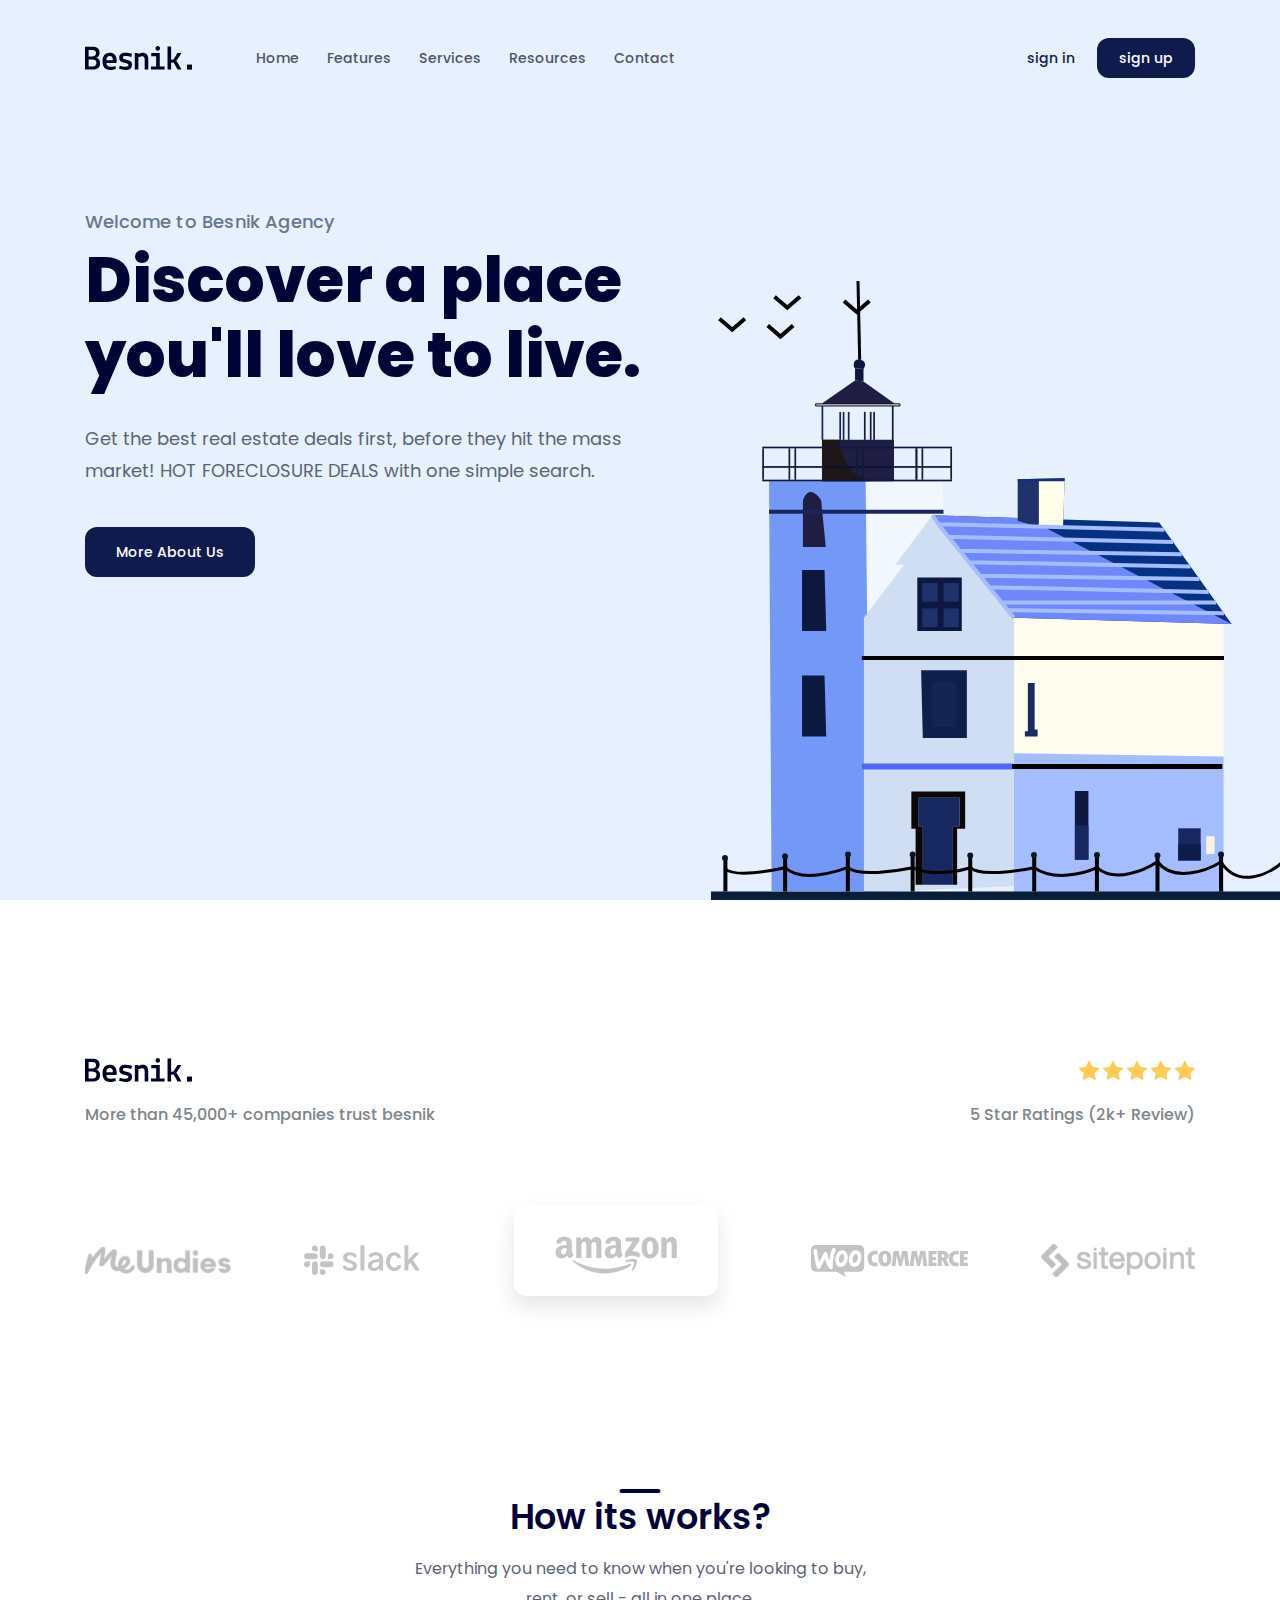
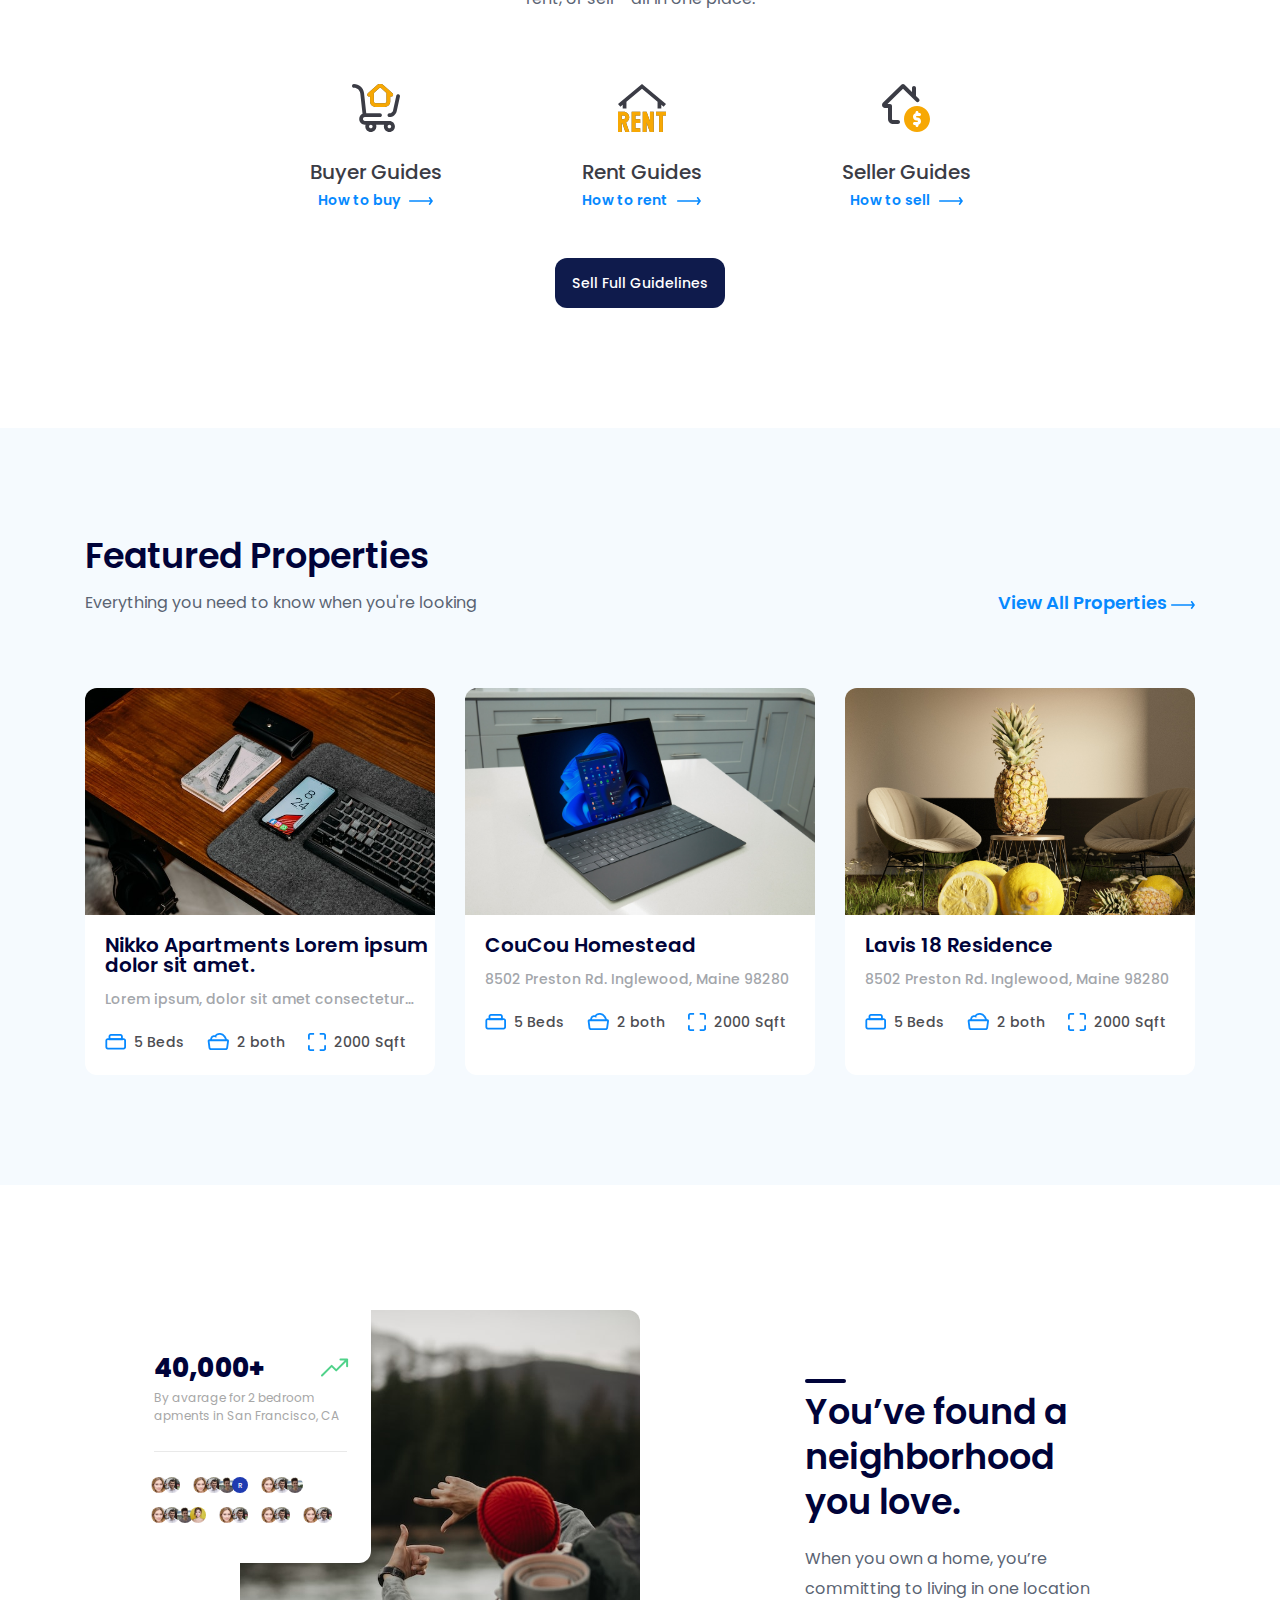
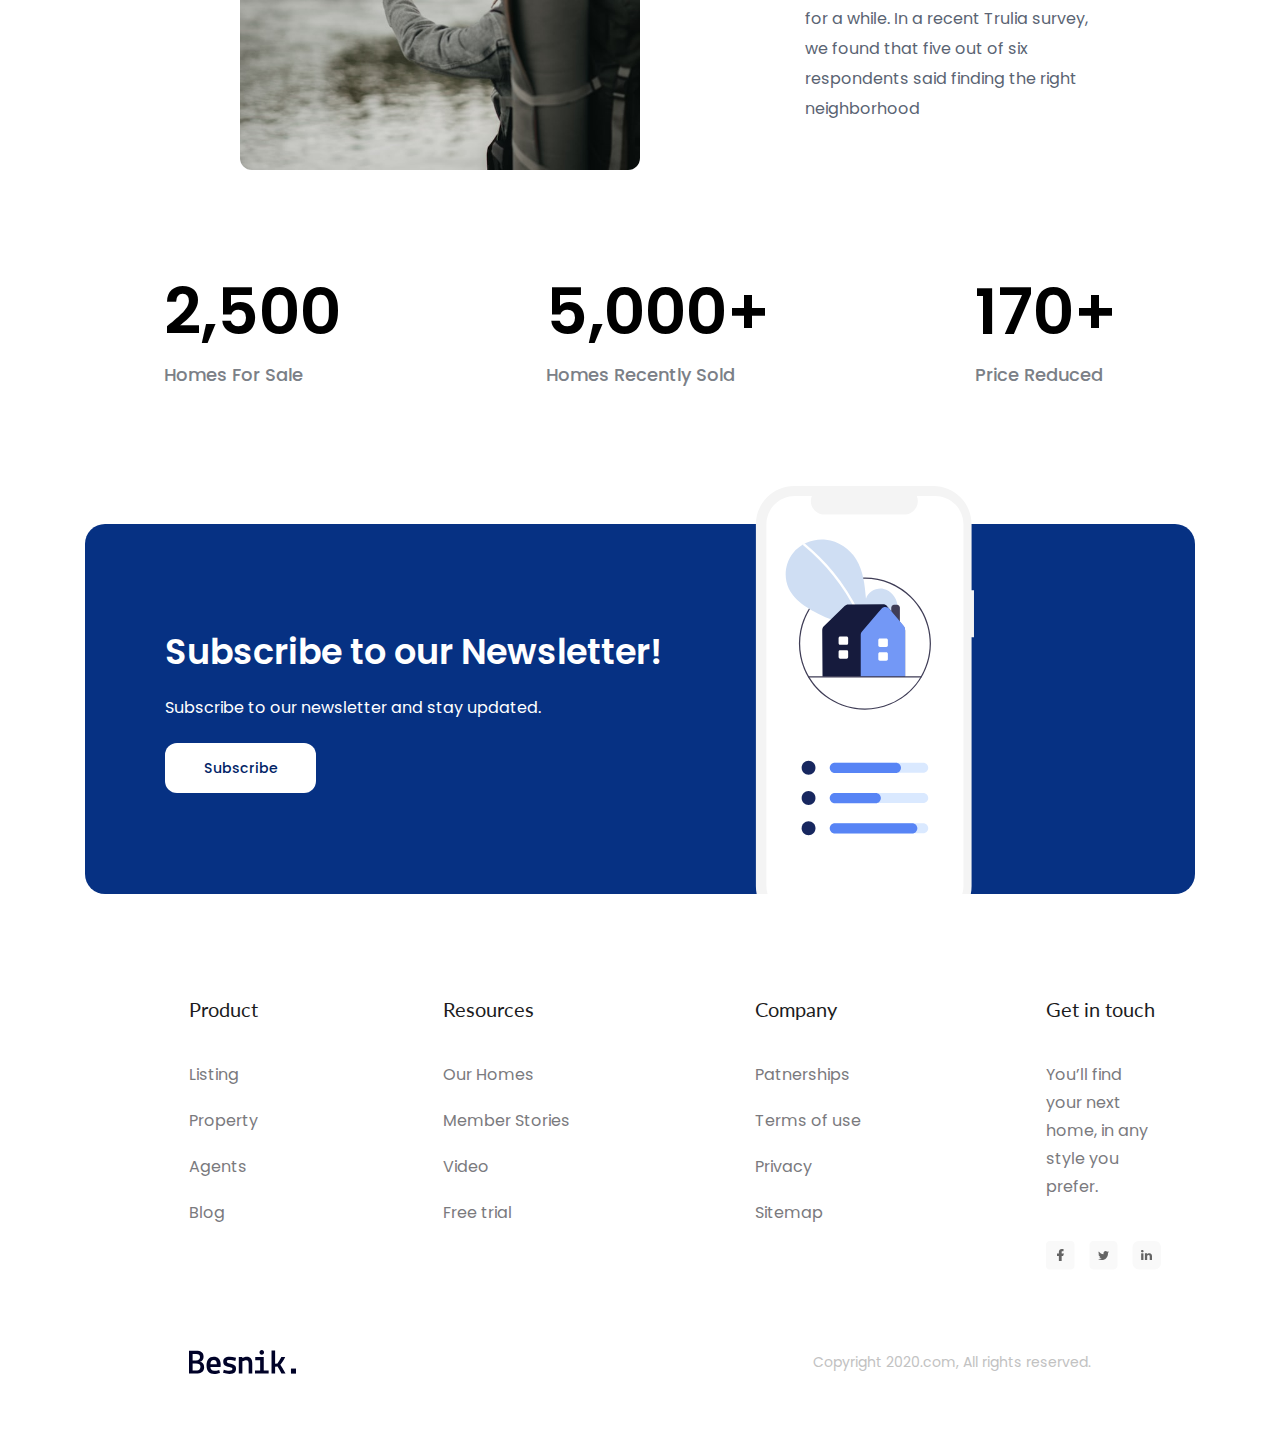
==== index.html @ 1ec03930 "first commit" ====
<!DOCTYPE html>
<html lang="en">
    <head>
        <meta charset="UTF-8" />
        <meta name="viewport" content="width=device-width, initial-scale=1.0" />
        <title>project 1</title>
        <link rel="stylesheet" href="./assets/css/reset.css" />
        <link rel="stylesheet" href="./assets/css/style.css" />
        <link rel="stylesheet" href="./assets/fonts/stylesheet.css" />
        <link rel="preconnect" href="https://fonts.googleapis.com" />
        <link rel="preconnect" href="https://fonts.gstatic.com" crossorigin />
        <link
            href="https://fonts.googleapis.com/css2?family=Lato:wght@700&display=swap"
            rel="stylesheet"
        />
    </head>
    <body>
        <main>
            <!-- header -->
            <header class="header">
                <div class="content">
                    <!-- navbar -->
                    <nav class="navbar">
                        <!-- img -->
                        <img src="./assets/img/Logo.svg" alt="besnik." />
                        <!-- navigation -->
                        <ul>
                            <li><a href="#!">Home</a></li>
                            <li><a href="#!">Features</a></li>
                            <li><a href="#!">Services</a></li>
                            <li><a href="#!">Resources</a></li>
                            <li><a href="#!">Contact</a></li>
                        </ul>
                        <!-- actions -->
                        <div class="actions">
                            <a href="#!" class="actions-link">sign in</a>
                            <a href="#!" class="actions-btn btn">sign up</a>
                        </div>
                    </nav>

                    <!-- hero -->
                    <div class="hero">
                        <div class="info">
                            <p class="sub-title">Welcome to Besnik Agency</p>
                            <h1 class="title">
                                Discover a place you'll love to live.
                            </h1>
                            <p class="desc">
                                Get the best real estate deals first, before
                                they hit the mass market! HOT FORECLOSURE DEALS
                                with one simple search.
                            </p>
                            <a href="" class="btn hero-cta">More About Us</a>
                        </div>

                        <img
                            src="./assets/img/hero-img.svg"
                            alt="Discover a place you'll love to live."
                            class="hero-img"
                        />
                    </div>
                </div>
            </header>

            <!-- client -->
            <div class="client">
                <div class="content">
                    <div class="row">
                        <img src="./assets/img/Logo.svg" alt="" />
                        <img src="./assets/img/star.svg" alt="" />
                    </div>

                    <div class="row row-desc">
                        <p>More than 45,000+ companies trust besnik</p>
                        <p>5 Star Ratings (2k+ Review)</p>
                    </div>

                    <div class="img-client">
                        <img src="./assets/img/client-1.svg" alt="" />
                        <img src="./assets/img/client-2.svg" alt="" />
                        <img src="./assets/img/client-3.svg" alt="" />
                        <img src="./assets/img/client-4.svg" alt="" />
                        <img src="./assets/img/client-5.svg" alt="" />
                    </div>
                </div>
            </div>

            <!-- guides -->
            <div class="guides">
                <div class="content">
                    <h2 class="sub-title">How its works?</h2>
                    <p class="desc">
                        Everything you need to know when you're looking to buy,
                        rent, or sell - all in one place.
                    </p>

                    <!-- list guide -->
                    <ul class="list-guide">
                        <li class="item-guide">
                            <img
                                src="./assets/img/buyer.svg"
                                alt="buyer"
                                class="icon"
                            />
                            <h3 class="title">Buyer Guides</h3>
                            <a href="" class="link">
                                <span>How to buy</span>
                                <img
                                    src="./assets/img/arrow-right.svg"
                                    alt=""
                                    class="arrow-right"
                                />
                            </a>
                        </li>
                        <li class="item-guide">
                            <img
                                src="./assets/img/rent.svg"
                                alt="rent"
                                class="icon"
                            />
                            <h3 class="title">Rent Guides</h3>
                            <a href="" class="link">
                                <span>How to rent</span>
                                <img
                                    src="./assets/img/arrow-right.svg"
                                    alt=""
                                    class="arrow-right"
                                />
                            </a>
                        </li>
                        <li class="item-guide">
                            <img
                                src="./assets/img/seller.svg"
                                alt="seller"
                                class="icon"
                            />
                            <h3 class="title">Seller Guides</h3>
                            <a href="" class="link">
                                <span>How to sell</span>
                                <img
                                    src="./assets/img/arrow-right.svg"
                                    alt=""
                                    class="arrow-right"
                                />
                            </a>
                        </li>
                    </ul>

                    <!-- cta btn -->
                    <div class="guide-btn">
                        <a href="" class="btn">Sell Full Guidelines</a>
                    </div>
                </div>
            </div>

            <!-- feature -->
            <div class="feature">
                <div class="content">
                    <h2 class="sub-title">Featured Properties</h2>
                    <div class="row">
                        <p class="desc">
                            Everything you need to know when you're looking
                        </p>
                        <a href="" class="link">
                            <span>View All Properties</span>
                            <img
                                src="./assets/img/arrow-right.svg"
                                alt=""
                                class="arrow"
                        /></a>
                    </div>

                    <div class="list">
                        <!-- Featured item 1 -->
                        <div class="item">
                            <img
                                src="./assets/img/featured-1.jpg"
                                alt="Nikko Apartments"
                                class="thumb"
                            />
                            <div class="body">
                                <h3 class="title line-clamp">
                                    Nikko Apartments Lorem ipsum dolor sit amet.
                                </h3>
                                <p
                                    class="desc line-clamp"
                                    style="--line-clamp: 1"
                                >
                                    Lorem ipsum, dolor sit amet consectetur
                                    adipisicing elit. Delectus, aliquid libero
                                    aperiam voluptatibus ea quia necessitatibus
                                    fugit perspiciatis nesciunt ipsum.
                                </p>
                                <div class="info">
                                    <img
                                        src="./assets/img/beds.svg"
                                        alt=""
                                        class="icon"
                                    />
                                    <span class="label">5 Beds</span>

                                    <img
                                        src="./assets/img/both.svg"
                                        alt=""
                                        class="icon"
                                    />
                                    <span class="label">2 both</span>

                                    <img
                                        src="./assets/img/sqft.svg"
                                        alt=""
                                        class="icon"
                                    />
                                    <span class="label">2000 Sqft</span>
                                </div>
                            </div>
                        </div>

                        <!-- Featured item 2 -->
                        <div class="item">
                            <img
                                src="./assets/img/featured-2.jpg"
                                alt="CouCou Homestead"
                                class="thumb"
                            />
                            <div class="body">
                                <h3 class="title">CouCou Homestead</h3>
                                <p class="desc">
                                    8502 Preston Rd. Inglewood, Maine 98280
                                </p>
                                <div class="info">
                                    <img
                                        src="./assets/img/beds.svg"
                                        alt=""
                                        class="icon"
                                    />
                                    <span class="label">5 Beds</span>

                                    <img
                                        src="./assets/img/both.svg"
                                        alt=""
                                        class="icon"
                                    />
                                    <span class="label">2 both</span>

                                    <img
                                        src="./assets/img/sqft.svg"
                                        alt=""
                                        class="icon"
                                    />
                                    <span class="label">2000 Sqft</span>
                                </div>
                            </div>
                        </div>

                        <!-- Featured item 3 -->
                        <div class="item">
                            <img
                                src="./assets/img/featured-3.jpg"
                                alt="CouCou Homestead"
                                class="thumb"
                            />
                            <div class="body">
                                <h3 class="title">Lavis 18 Residence</h3>
                                <p class="desc">
                                    8502 Preston Rd. Inglewood, Maine 98280
                                </p>
                                <div class="info">
                                    <img
                                        src="./assets/img/beds.svg"
                                        alt=""
                                        class="icon"
                                    />
                                    <span class="label">5 Beds</span>

                                    <img
                                        src="./assets/img/both.svg"
                                        alt=""
                                        class="icon"
                                    />
                                    <span class="label">2 both</span>

                                    <img
                                        src="./assets/img/sqft.svg"
                                        alt=""
                                        class="icon"
                                    />
                                    <span class="label">2000 Sqft</span>
                                </div>
                            </div>
                        </div>
                    </div>
                </div>
            </div>

            <div class="stats">
                <div class="content">
                    <div class="row">
                        <div class="img-block">
                            <img
                                src="./assets/img/stats-img.jpg"
                                alt="You’ve found a neighborhood you love."
                                class="image"
                            />

                            <!-- trend -->
                            <div class="stats-trend">
                                <div class="row">
                                    <strong class="value">40,000+</strong>
                                    <img
                                        src="./assets/img/Vector.svg"
                                        alt=""
                                        class="icon"
                                    />
                                </div>
                                <p class="desc">
                                    By avarage for 2 bedroom apments in San
                                    Francisco, CA
                                </p>
                                <div class="separate"></div>
                                <div class="avatar-block">
                                    <div class="avatar-group">
                                        <img
                                            src="./assets/img/avatar-1.jpg"
                                            alt=""
                                            class="avatar"
                                        />
                                        <img
                                            src="./assets/img/avatar-2.jpg"
                                            alt=""
                                            class="avatar"
                                        />
                                    </div>
                                    <div class="avatar-group">
                                        <img
                                            src="./assets/img/avatar-1.jpg"
                                            alt=""
                                            class="avatar"
                                        />
                                        <img
                                            src="./assets/img/avatar-2.jpg"
                                            alt=""
                                            class="avatar"
                                        />
                                        <img
                                            src="./assets/img/avatar-3.jpg"
                                            alt=""
                                            class="avatar"
                                        />
                                        <div class="avatar avatar-center">
                                            <span>R</span>
                                        </div>
                                    </div>
                                    <div class="avatar-group">
                                        <img
                                            src="./assets/img/avatar-1.jpg"
                                            alt=""
                                            class="avatar"
                                        />
                                        <img
                                            src="./assets/img/avatar-2.jpg"
                                            alt=""
                                            class="avatar"
                                        />
                                        <img
                                            src="./assets/img/avatar-3.jpg"
                                            alt=""
                                            class="avatar"
                                        />
                                    </div>
                                    <div class="avatar-group">
                                        <img
                                            src="./assets/img/avatar-1.jpg"
                                            alt=""
                                            class="avatar"
                                        />
                                        <img
                                            src="./assets/img/avatar-2.jpg"
                                            alt=""
                                            class="avatar"
                                        />
                                        <img
                                            src="./assets/img/avatar-3.jpg"
                                            alt=""
                                            class="avatar"
                                        />
                                        <img
                                            src="./assets/img/avatar-4.webp"
                                            alt=""
                                            class="avatar"
                                        />
                                    </div>
                                    <div class="avatar-group">
                                        <img
                                            src="./assets/img/avatar-1.jpg"
                                            alt=""
                                            class="avatar"
                                        />
                                        <img
                                            src="./assets/img/avatar-2.jpg"
                                            alt=""
                                            class="avatar"
                                        />
                                    </div>
                                    <div class="avatar-group">
                                        <img
                                            src="./assets/img/avatar-1.jpg"
                                            alt=""
                                            class="avatar"
                                        />
                                        <img
                                            src="./assets/img/avatar-2.jpg"
                                            alt=""
                                            class="avatar"
                                        />
                                    </div>
                                    <div class="avatar-group">
                                        <img
                                            src="./assets/img/avatar-1.jpg"
                                            alt=""
                                            class="avatar"
                                        />
                                        <img
                                            src="./assets/img/avatar-2.jpg"
                                            alt=""
                                            class="avatar"
                                        />
                                    </div>
                                </div>
                            </div>
                        </div>
                        <div class="info">
                            <h2 class="sub-title">
                                You’ve found a neighborhood you love.
                            </h2>
                            <p class="desc">
                                When you own a home, you’re committing to living
                                in one location for a while. In a recent Trulia
                                survey, we found that five out of six
                                respondents said finding the right neighborhood
                            </p>
                        </div>
                    </div>

                    <!-- row qty -->
                    <div class="row row-qty">
                        <div class="item-qty">
                            <strong class="qty">2,500</strong>
                            <p class="qty-desc">Homes For Sale</p>
                        </div>
                        <div class="item-qty">
                            <strong class="qty">5,000+</strong>
                            <p class="qty-desc">Homes Recently Sold</p>
                        </div>
                        <div class="item-qty">
                            <strong class="qty">170+</strong>
                            <p class="qty-desc">Price Reduced</p>
                        </div>
                    </div>
                </div>
            </div>

            <div class="subscription">
                <div class="content">
                    <div class="body">
                        <div class="info">
                            <h2 class="sub-title">
                                Subscribe to our Newsletter!
                            </h2>
                            <p class="desc">
                                Subscribe to our newsletter and stay updated.
                            </p>
                            <a href="" class="btn">Subscribe</a>
                        </div>

                        <img
                            src="./assets/img/subscription-img.svg"
                            alt="Subscribe to our Newsletter!"
                            class="image"
                        />
                    </div>
                </div>
            </div>

            <!-- footer -->

            <div class="footer">
                <div class="content">
                    <div class="row">
                        <div class="column">
                            <h3 class="heading">Product</h3>
                            <ul class="list">
                                <li class="item">
                                    <a href="">Listing</a>
                                </li>
                                <li class="item">
                                    <a href="">Property</a>
                                </li>
                                <li class="item">
                                    <a href="">Agents</a>
                                </li>
                                <li class="item">
                                    <a href="">Blog</a>
                                </li>
                            </ul>
                        </div>
                        <div class="column">
                            <h3 class="heading">Resources</h3>
                            <ul class="list">
                                <li class="item">
                                    <a href="">Our Homes</a>
                                </li>
                                <li class="item">
                                    <a href="">Member Stories</a>
                                </li>
                                <li class="item">
                                    <a href="">Video</a>
                                </li>
                                <li class="item">
                                    <a href="">Free trial</a>
                                </li>
                            </ul>
                        </div>
                        <div class="column">
                            <h3 class="heading">Company</h3>
                            <ul class="list">
                                <li class="item">
                                    <a href="">Patnerships</a>
                                </li>
                                <li class="item">
                                    <a href="">Terms of use</a>
                                </li>
                                <li class="item">
                                    <a href="">Privacy</a>
                                </li>
                                <li class="item">
                                    <a href="">Sitemap</a>
                                </li>
                            </ul>
                        </div>
                        <div class="column">
                            <h3 class="heading">Get in touch</h3>
                            <p class="desc">
                                You’ll find your next home, in any style you
                                prefer.
                            </p>
                            <div class="social">
                                <a href="" class="social-link">
                                    <img
                                        src="./assets/img/Facebook-icon.svg"
                                        alt=""
                                        class="icon"
                                    />
                                    <img
                                        src="./assets/img/twitter-icon.svg"
                                        alt=""
                                        class="icon"
                                    />
                                    <img
                                        src="./assets/img/lindedin-icon.svg"
                                        alt=""
                                        class="icon"
                                    />
                                </a>
                            </div>
                        </div>
                    </div>

                    <div class="row row-bottom">
                        <img src="./assets/img/Logo.svg" alt="" class="image">
                        <p class="desc">Copyright 2020.com, All rights reserved.</p>
                    </div>
                </div>
            </div>
        </main>
    </body>
</html>
---- assets/css/style.css ----
* {
    box-sizing: border-box;
}

:root {
    --primary-color: #0f1b4c;
}

html {
    font-size: 62.5%;
}

body {
    font-size: 1.6rem;
    font-family: "Poppins", sans-serif;
}

/* common */
a {
    text-decoration: none;
}

.content {
    width: 1110px;
    max-width: calc(100% - 48px);
    margin-left: auto;
    margin-right: auto;
}

.btn {
    display: inline-block;
    border-radius: 12px;
    background: var(--primary-color);
    padding: 18px 16px;
    min-width: 98px;
    color: #fff;
    text-align: center;
    font-size: 14px;
    font-weight: 500;
}

.btn:hover {
    opacity: 0.9;
}

.line-clamp {
    display: -webkit-box;
    -webkit-line-clamp: var(--line-clamp, 2);
    -webkit-box-orient: vertical;
    overflow: hidden;
}

/* header */
.header {
    background: #e6f0ff;
    height: 100vh;
    position: relative;
}

.navbar {
    display: flex;
    align-items: center;
    padding-top: 38px;
}

.navbar ul {
    display: flex;
    margin-left: 50px;
}

.navbar .actions {
    margin-left: auto;
}

.navbar ul a {
    color: #4f5361;
    font-size: 1.4rem;
    font-weight: 500;
    padding: 8px 14px;
}

.navbar ul a:hover {
    text-decoration: underline;
}

.navbar .actions-link {
    color: var(--primary-color);
    font-size: 1.4rem;
    font-weight: 500;
}
.navbar .actions-btn {
    padding: 13px 16px;
    margin-left: 18px;
}

/* hero */
.hero {
    margin-top: 130px;
}

.hero .info {
    width: 50.36%;
}

.hero .sub-title {
    color: #687690;
    font-size: 1.8rem;
    font-weight: 500;
    line-height: 1.5;
    letter-spacing: 0.01em;
}

.hero .title {
    color: #000336;
    font-size: 6.3rem;
    font-weight: 700;
    line-height: 1.1875;
    margin-top: 8px;
}

.hero .desc {
    color: #5a6473;
    font-size: 1.8rem;
    font-weight: 400;
    line-height: 1.77778;
    margin-top: 30px;
}

.hero .hero-cta {
    min-width: 170px;
    margin-top: 40px;
}

.hero-img {
    position: absolute;
    bottom: 0px;
    right: calc((100vw - 1110px) / 2 - 100px);
}

/* client */
.client {
    margin-top: 79px;
    padding: 79px 0px 40px;
}

.client .row {
    display: flex;
    justify-content: space-between;
    align-items: center;
}
.client .row p {
    color: #7d8589;
    font-size: 1.6rem;
    font-weight: 500;
    line-height: 1.25; /* 125% */
}

.client .row-desc {
    margin-top: 23px;
}

.img-client {
    display: flex;
    justify-content: space-between;
    align-items: center;
    margin-top: 70px;
}

/* guides */

.guides {
    margin-top: 40px;
    padding: 93px 0px 79px;
}

.guides .sub-title {
    position: relative;
    color: #000339;
    text-align: center;
    font-size: 3.5rem;
    font-weight: 600;
    line-height: 1; /* 100% */
}

.guides .sub-title::before {
    content: "";
    position: absolute;
    width: 41px;
    height: 4px;
    border-radius: 12px;
    background: #000339;
    top: -10px;
    left: 50%;
    transform: translateX(-50%);
}

.guides .desc {
    width: 459px;
    max-width: 100%;
    margin: 20px auto 0px;
    text-align: center;
    color: #5a6473;
    font-size: 1.6rem;
    font-weight: 400;
    line-height: 1.875; /* 187.5% */
}

.list-guide {
    display: flex;
    margin-top: 70px;
    justify-content: center;
}

.item-guide {
    text-align: center;
    margin: 0px 70px;
}

.item-guide .title {
    margin-top: 26px;
    color: #3b3c45;
    font-size: 2rem;
    font-weight: 500;
    line-height: 1.1; /* 110% */
}

.item-guide .link {
    margin-top: 10px;
    display: inline-block;
    color: #0689ff;
    font-size: 1.4rem;
    font-weight: 600;
}

.item-guide .arrow-right {
    margin-left: 6px;
}

.guide-btn {
    display: flex;
    justify-content: center;
    margin-top: 50px;
}

.guide-btn a {
    min-width: 170px;
}

/* feature */

.feature {
    margin-top: 41px;
    padding: 110px 0px;
    background-color: #f5fafe;
}

.feature .sub-title {
    color: #000339;
    font-size: 3.5rem;
    font-weight: 600;
    line-height: 1; /* 100% */
}

.feature .desc {
    color: #5a6473;
    font-size: 1.6rem;
    font-weight: 400;
    line-height: 1.875; /* 187.5% */
}

.feature .link {
    color: #0689ff;
    font-size: 1.8rem;
    font-weight: 600;
}

.feature .row {
    margin-top: 15px;
    display: flex;
    justify-content: space-between;
    align-items: center;
}

.feature .list {
    display: flex;
    gap: 30px;
    margin-top: 70px;
}

.feature .thumb {
    width: 100%;
    border-top-left-radius: 12px;
    border-top-right-radius: 12px;
    height: 227px;
    object-fit: cover;
}

.feature .item {
    flex: 1;
    background-color: #ffffff;
    border-radius: 12px;
}

.feature .item .body {
    padding: 17px 0px 24px 20px;
}

.feature .item .title {
    color: #000339;
    font-size: 2rem;
    font-weight: 600;
    line-height: 1; /* 100% */
}

.feature .item .desc {
    margin-top: 11px;
    color: #a3a6ab;
    font-size: 1.4rem;
    font-weight: 500;
}

.feature .info {
    margin-top: 21px;
    display: flex;
    align-items: center;
}

.feature .icon {
    margin-left: 22.7px;
    margin-right: 8px;
}

.feature .icon:first-child {
    margin-left: 0px;
}

.feature .item .label {
    color: #4d4d52;
    font-size: 1.4rem;
    font-weight: 500;
    line-height: 1; /* 100% */
    letter-spacing: 0.14px;
}

/* stats */

.stats {
    margin-top: 75px;
    padding: 50px 0px;
}

.stats .content {
    width: 1017px;
}

.stats .row {
    display: flex;
}

.stats .img-block,
.stats .info {
    width: 50%;
}

.stats .img-block {
    position: relative;
}

.stats-trend {
    position: absolute;
    width: 239px;
    padding: 45px 22px 40px;
    top: 0;
    left: 0;
    background-color: #fff;
    border-radius: 0px 0px 12px 12px;
}

.stats-trend .value {
    color: #000339;
    font-size: 2.6rem;
    font-weight: 700;
    line-height: 1;
    letter-spacing: 0.01em;
}
.stats-trend .icon {
    margin-left: auto;
}

.stats-trend .desc {
    margin-top: 8px;
    color: #a7a7a7;
    font-size: 1.2rem;
    font-weight: 400;
    line-height: 1.5; /* 150% */
}

.stats-trend .separate {
    background: #e9e9e9;
    width: 193.62px;
    height: 1px;
    margin-top: 25.5px;
}

.stats .avatar-block {
    margin-top: 25.5px;
    display: flex;
    flex-wrap: wrap;
    gap: 14px 16px;
}

.stats .avatar-group {
    display: flex;
}

.stats .avatar {
    width: 16px;
    height: 16px;
    margin-left: -3px;
    border-radius: 50%;
    object-fit: cover;
}

.stats .avatar-center {
    color: #fff;
    background-color: #1f3bb1;
    font-size: 0.7rem;
    font-weight: 450;
    letter-spacing: -0.145px;
    display: flex;
    align-items: center;
    justify-content: center;
}

.stats .row .image {
    display: block;
    width: 400px;
    height: 460px;
    object-fit: cover;
    margin-left: auto;
    border-radius: 12px;
}

.stats .info {
    padding: 79px 0 0 165px;
}

.stats .info .sub-title {
    position: relative;
    width: 269px;
    color: #000339;
    font-size: 3.5rem;
    font-weight: 600;
    line-height: 1.28571; /* 128.571% */
}

.stats .info .sub-title::before {
    position: absolute;
    margin-top: -10px;
    content: "";
    width: 41px;
    height: 4px;
    border-radius: 12px;
    background: #000339;
}

.stats .info .desc {
    width: 309px;
    margin-top: 20px;
    color: #5a6473;
    font-size: 1.6rem;
    font-weight: 400;
    line-height: 1.875; /* 187.5% */
}

.stats .row-qty {
    margin-top: 110px;
    justify-content: space-between;
}

.stats .qty {
    color: #000;
    font-size: 6.4rem;
    font-weight: 600;
}

.stats .qty-desc {
    margin-top: 22px;
    color: #7b8087;
    font-size: 1.8rem;
    font-weight: 500;
}

.stats .item-qty {
    padding: 0px 32px;
}

/* subscription */

.subscription {
    margin-top: 90px;
}

.subscription .body {
    position: relative;
    border-radius: 20px;
    background: #063183;
    display: flex;
    align-items: center;
    height: 370px;
}

.subscription .info {
    width: 671px;
    padding: 0 80px;
}

.subscription .sub-title {
    color: #fff;
    font-size: 3.5rem;
    font-weight: 600;
    line-height: 1.5; /* 100% */
}

.subscription .desc {
    margin-top: 15px;
    color: #fff;
    font-size: 1.6rem;
    font-weight: 400;
    line-height: 1.875; /* 187.5% */
}

.subscription .btn {
    width: 151px;
    background: #fff;
    color: #002366;
    margin-top: 20px;
}

.subscription .image {
    position: absolute;
    bottom: 0px;
    right: 221px;
}

/* footer */

.footer {
    margin-top: 55px;
    padding: 50px 165px 58px;
}

.footer .row {
    display: flex;
    gap: 185px;
}

.footer .heading {
    color: #1c1c1d;
    font-family: Lato;
    font-size: 2rem;
}

.footer .list,
.footer .column .desc {
    margin-top: 42px;
}

.footer .item {
    margin-top: 18px;
}

.footer .column .item a,
.footer .column .desc {
    color: #7a7a7e;
    font-size: 1.6rem;
    font-weight: 400;
    line-height: 1.75 ;
}

.footer .column a {
    white-space: nowrap;
}

.footer .social-link {
    display: flex;
    margin-top: 40px;
    gap: 14px;
}

.footer .row-bottom {
    
    margin-top: 80px;
    align-items: center;
    justify-content: space-between;
   
}

.footer .row-bottom .desc {
    color: #c2c2c2;
    font-size: 1.4rem;
    font-weight: 400;

}
---- assets/fonts/stylesheet.css ----
/* ===========  Poppins  =========== */

@font-face {
    font-family: 'Poppins';
    src: url('Poppins/Poppins-Black.woff2') format('woff2'),
        url('Poppins/Poppins-Black.woff') format('woff');
    font-weight: 900;
    font-style: normal;
    font-display: swap;
}

@font-face {
    font-family: 'Poppins';
    src: url('Poppins/Poppins-BlackItalic.woff2') format('woff2'),
        url('Poppins/Poppins-BlackItalic.woff') format('woff');
    font-weight: 900;
    font-style: italic;
    font-display: swap;
}

@font-face {
    font-family: 'Poppins';
    src: url('Poppins/Poppins-BoldItalic.woff2') format('woff2'),
        url('Poppins/Poppins-BoldItalic.woff') format('woff');
    font-weight: bold;
    font-style: italic;
    font-display: swap;
}

@font-face {
    font-family: 'Poppins';
    src: url('Poppins/Poppins-Bold.woff2') format('woff2'),
        url('Poppins/Poppins-Bold.woff') format('woff');
    font-weight: bold;
    font-style: normal;
    font-display: swap;
}

@font-face {
    font-family: 'Poppins';
    src: url('Poppins/Poppins-ExtraBold.woff2') format('woff2'),
        url('Poppins/Poppins-ExtraBold.woff') format('woff');
    font-weight: bold;
    font-style: normal;
    font-display: swap;
}

@font-face {
    font-family: 'Poppins';
    src: url('Poppins/Poppins-ExtraBoldItalic.woff2') format('woff2'),
        url('Poppins/Poppins-ExtraBoldItalic.woff') format('woff');
    font-weight: bold;
    font-style: italic;
    font-display: swap;
}

@font-face {
    font-family: 'Poppins';
    src: url('Poppins/Poppins-ExtraLightItalic.woff2') format('woff2'),
        url('Poppins/Poppins-ExtraLightItalic.woff') format('woff');
    font-weight: 200;
    font-style: italic;
    font-display: swap;
}

@font-face {
    font-family: 'Poppins';
    src: url('Poppins/Poppins-Italic.woff2') format('woff2'),
        url('Poppins/Poppins-Italic.woff') format('woff');
    font-weight: normal;
    font-style: italic;
    font-display: swap;
}

@font-face {
    font-family: 'Poppins';
    src: url('Poppins/Poppins-ExtraLight.woff2') format('woff2'),
        url('Poppins/Poppins-ExtraLight.woff') format('woff');
    font-weight: 200;
    font-style: normal;
    font-display: swap;
}

@font-face {
    font-family: 'Poppins';
    src: url('Poppins/Poppins-Light.woff2') format('woff2'),
        url('Poppins/Poppins-Light.woff') format('woff');
    font-weight: 300;
    font-style: normal;
    font-display: swap;
}

@font-face {
    font-family: 'Poppins';
    src: url('Poppins/Poppins-Medium.woff2') format('woff2'),
        url('Poppins/Poppins-Medium.woff') format('woff');
    font-weight: 500;
    font-style: normal;
    font-display: swap;
}

@font-face {
    font-family: 'Poppins';
    src: url('Poppins/Poppins-LightItalic.woff2') format('woff2'),
        url('Poppins/Poppins-LightItalic.woff') format('woff');
    font-weight: 300;
    font-style: italic;
    font-display: swap;
}

@font-face {
    font-family: 'Poppins';
    src: url('Poppins/Poppins-MediumItalic.woff2') format('woff2'),
        url('Poppins/Poppins-MediumItalic.woff') format('woff');
    font-weight: 500;
    font-style: italic;
    font-display: swap;
}

@font-face {
    font-family: 'Poppins';
    src: url('Poppins/Poppins-Regular.woff2') format('woff2'),
        url('Poppins/Poppins-Regular.woff') format('woff');
    font-weight: normal;
    font-style: normal;
    font-display: swap;
}

@font-face {
    font-family: 'Poppins';
    src: url('Poppins/Poppins-SemiBoldItalic.woff2') format('woff2'),
        url('Poppins/Poppins-SemiBoldItalic.woff') format('woff');
    font-weight: 600;
    font-style: italic;
    font-display: swap;
}

@font-face {
    font-family: 'Poppins';
    src: url('Poppins/Poppins-Thin.woff2') format('woff2'),
        url('Poppins/Poppins-Thin.woff') format('woff');
    font-weight: 100;
    font-style: normal;
    font-display: swap;
}

@font-face {
    font-family: 'Poppins';
    src: url('Poppins/Poppins-SemiBold.woff2') format('woff2'),
        url('Poppins/Poppins-SemiBold.woff') format('woff');
    font-weight: 600;
    font-style: normal;
    font-display: swap;
}

@font-face {
    font-family: 'Poppins';
    src: url('Poppins/Poppins-ThinItalic.woff2') format('woff2'),
        url('Poppins/Poppins-ThinItalic.woff') format('woff');
    font-weight: 100;
    font-style: italic;
    font-display: swap;
}
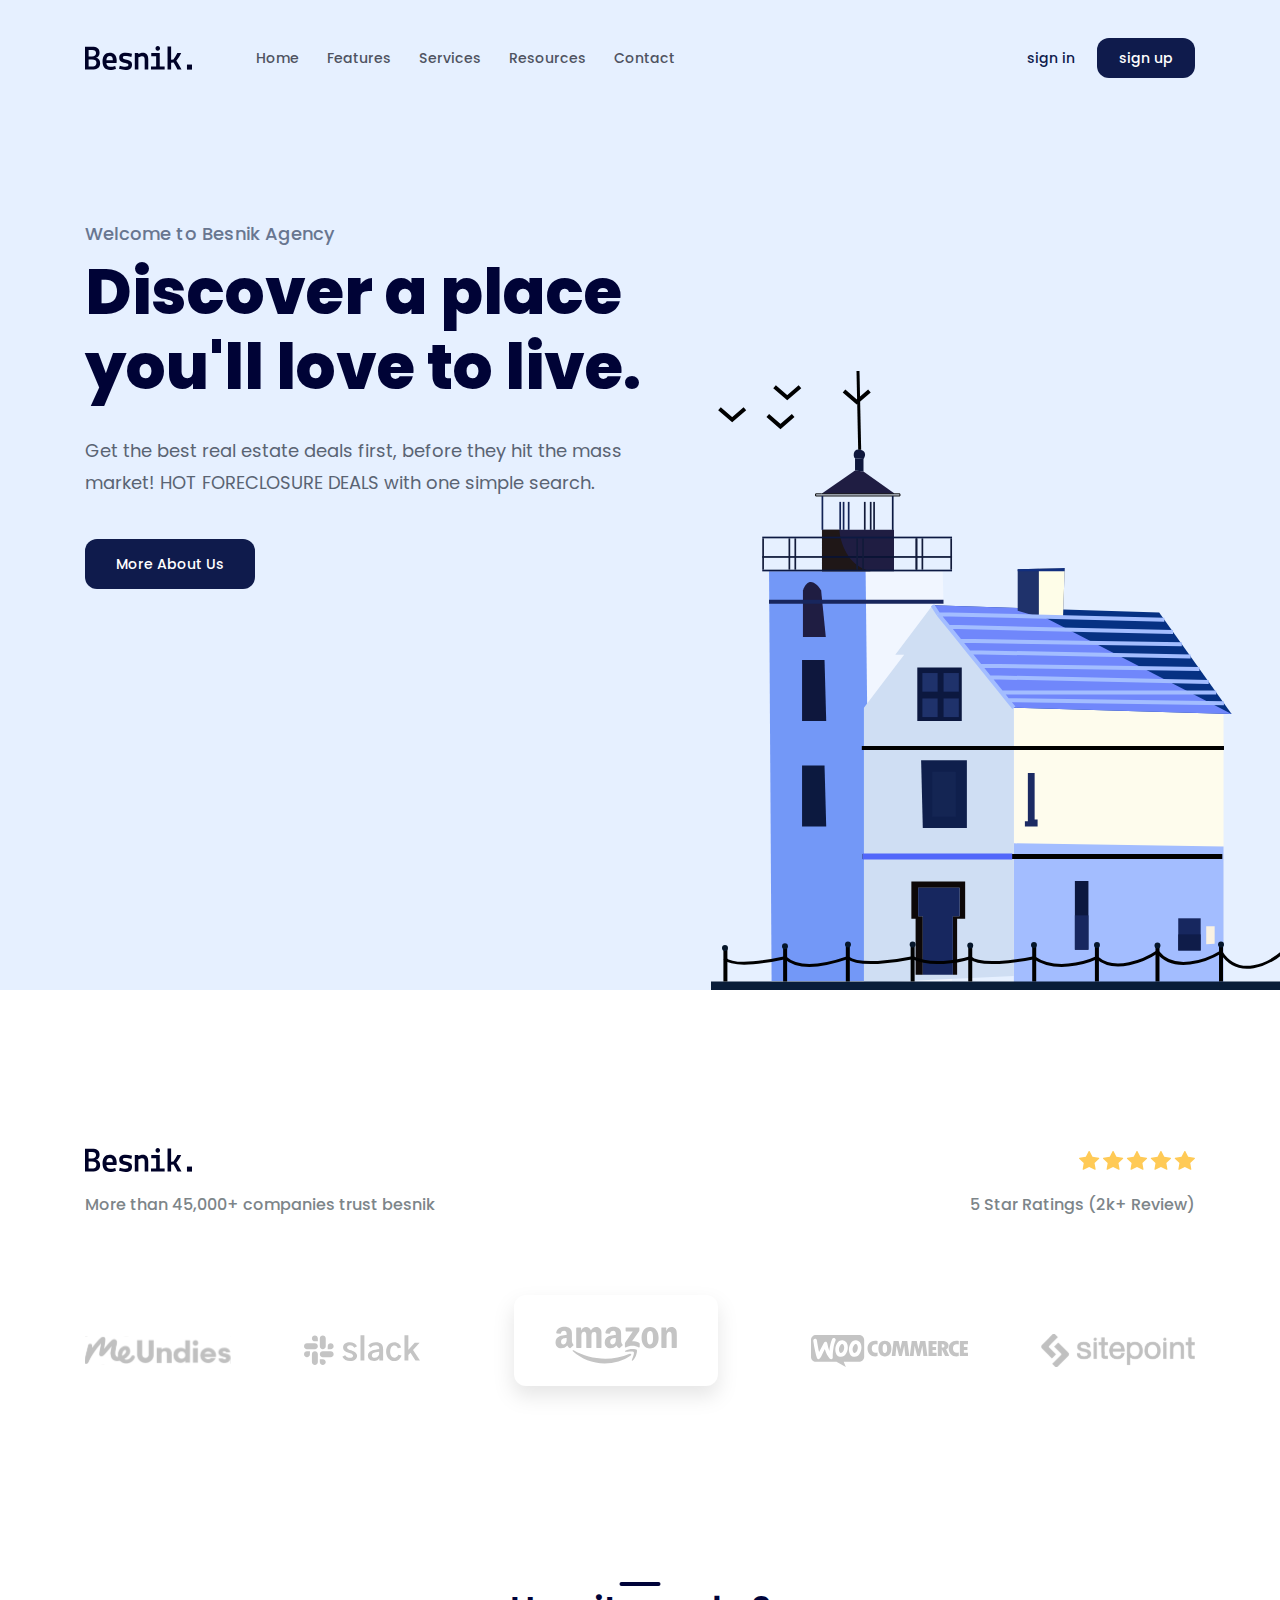
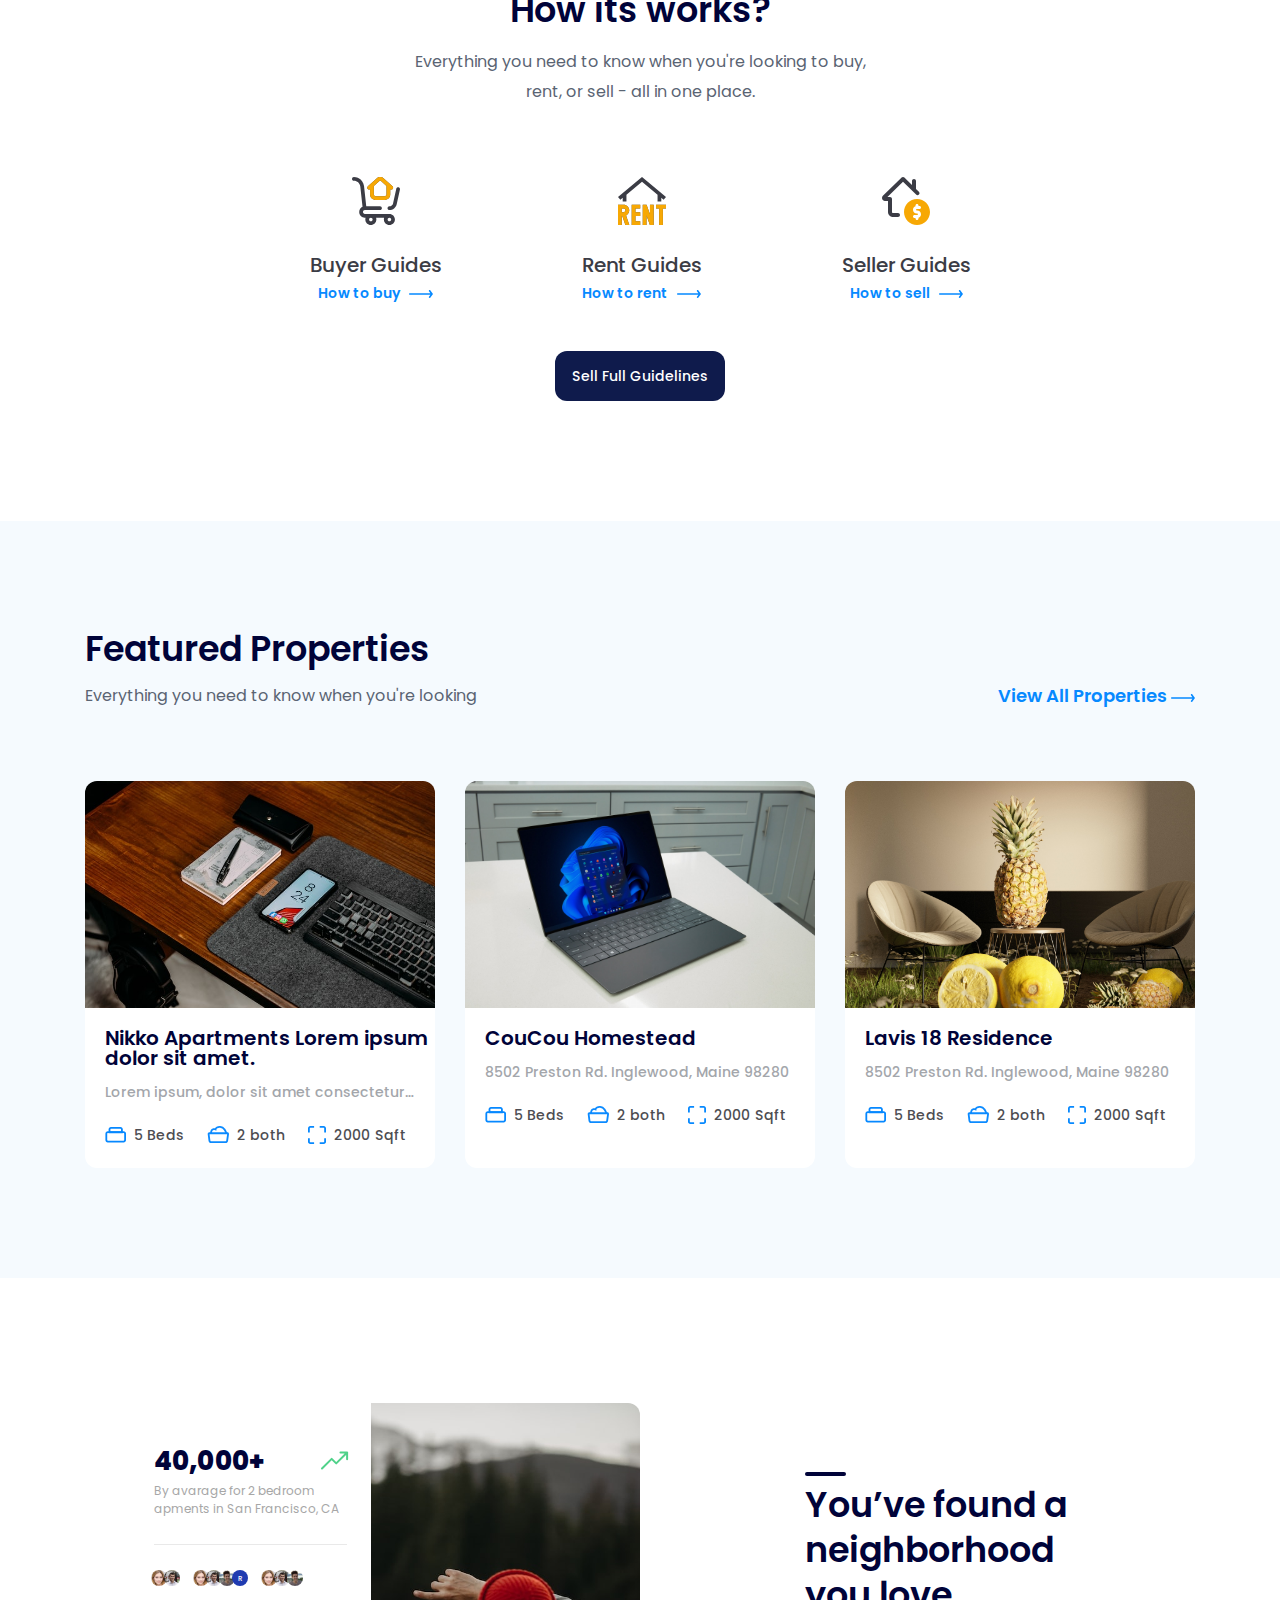
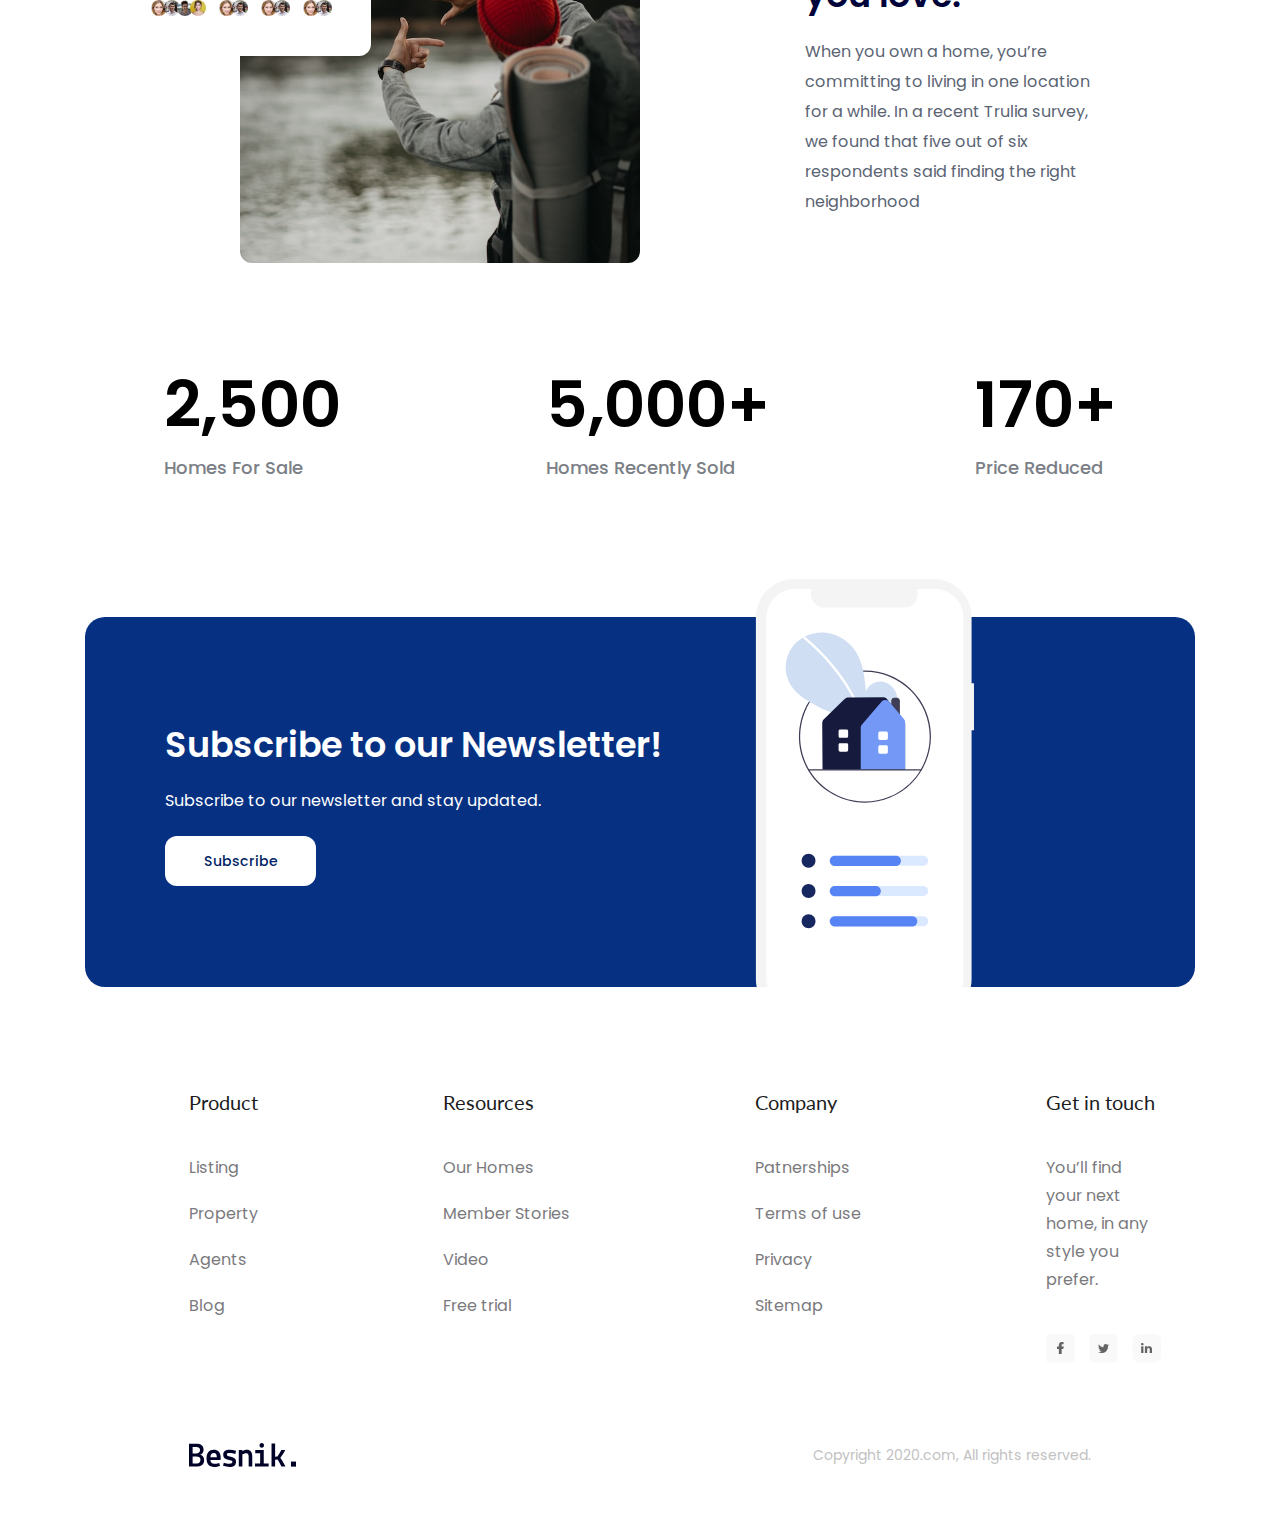
==== commit 5f9d2a0f: "cai thien header" ====
--- a/index.html
+++ b/index.html
@@ -16,10 +16,8 @@
     </head>
     <body>
         <main>
-            <!-- header -->
-            <header class="header">
-                <div class="content">
-                    <!-- navbar -->
+            <header class="fix-header">
+                <div class="content">
                     <nav class="navbar">
                         <!-- img -->
                         <img src="./assets/img/Logo.svg" alt="besnik." />
@@ -37,6 +35,12 @@
                             <a href="#!" class="actions-btn btn">sign up</a>
                         </div>
                     </nav>
+                </div>
+            </header>
+            <!-- header -->
+            <header class="header-wrap ">
+                <div class="content">
+                    <!-- navbar -->
 
                     <!-- hero -->
                     <div class="hero">
@@ -76,11 +80,21 @@
                     </div>
 
                     <div class="img-client">
-                        <img src="./assets/img/client-1.svg" alt="" />
-                        <img src="./assets/img/client-2.svg" alt="" />
-                        <img src="./assets/img/client-3.svg" alt="" />
-                        <img src="./assets/img/client-4.svg" alt="" />
-                        <img src="./assets/img/client-5.svg" alt="" />
+                        <a href="">
+                            <img src="./assets/img/client-1.svg" alt="" />
+                        </a>
+                        <a href="">
+                            <img src="./assets/img/client-2.svg" alt="" />
+                        </a>
+                        <a href="">
+                            <img src="./assets/img/client-3.svg" alt="" />
+                        </a>
+                        <a href="">
+                            <img src="./assets/img/client-4.svg" alt="" />
+                        </a>
+                        <a href="">
+                            <img src="./assets/img/client-5.svg" alt="" />
+                        </a>
                     </div>
                 </div>
             </div>
@@ -567,8 +581,10 @@
                     </div>
 
                     <div class="row row-bottom">
-                        <img src="./assets/img/Logo.svg" alt="" class="image">
-                        <p class="desc">Copyright 2020.com, All rights reserved.</p>
+                        <img src="./assets/img/Logo.svg" alt="" class="image" />
+                        <p class="desc">
+                            Copyright 2020.com, All rights reserved.
+                        </p>
                     </div>
                 </div>
             </div>
--- a/assets/css/style.css
+++ b/assets/css/style.css
@@ -51,16 +51,27 @@
 }
 
 /* header */
-.header {
+.fix-header{
+    background: #e6f0ff;
+    padding-top: 26px;
+    position: sticky;
+    top: -26px;
+    z-index: 1;
+}
+
+.header-wrap {
+    position: relative;
+    display: flex;
+    flex-direction: column;
     background: #e6f0ff;
     height: 100vh;
-    position: relative;
-}
+}
+
 
 .navbar {
     display: flex;
     align-items: center;
-    padding-top: 38px;
+    padding: 12px 0;
 }
 
 .navbar ul {
@@ -165,6 +176,7 @@
     align-items: center;
     margin-top: 70px;
 }
+
 
 /* guides */
 
@@ -575,7 +587,7 @@
     color: #7a7a7e;
     font-size: 1.6rem;
     font-weight: 400;
-    line-height: 1.75 ;
+    line-height: 1.75;
 }
 
 .footer .column a {
@@ -589,16 +601,13 @@
 }
 
 .footer .row-bottom {
-    
     margin-top: 80px;
     align-items: center;
     justify-content: space-between;
-   
 }
 
 .footer .row-bottom .desc {
     color: #c2c2c2;
     font-size: 1.4rem;
     font-weight: 400;
-
-}
+}
